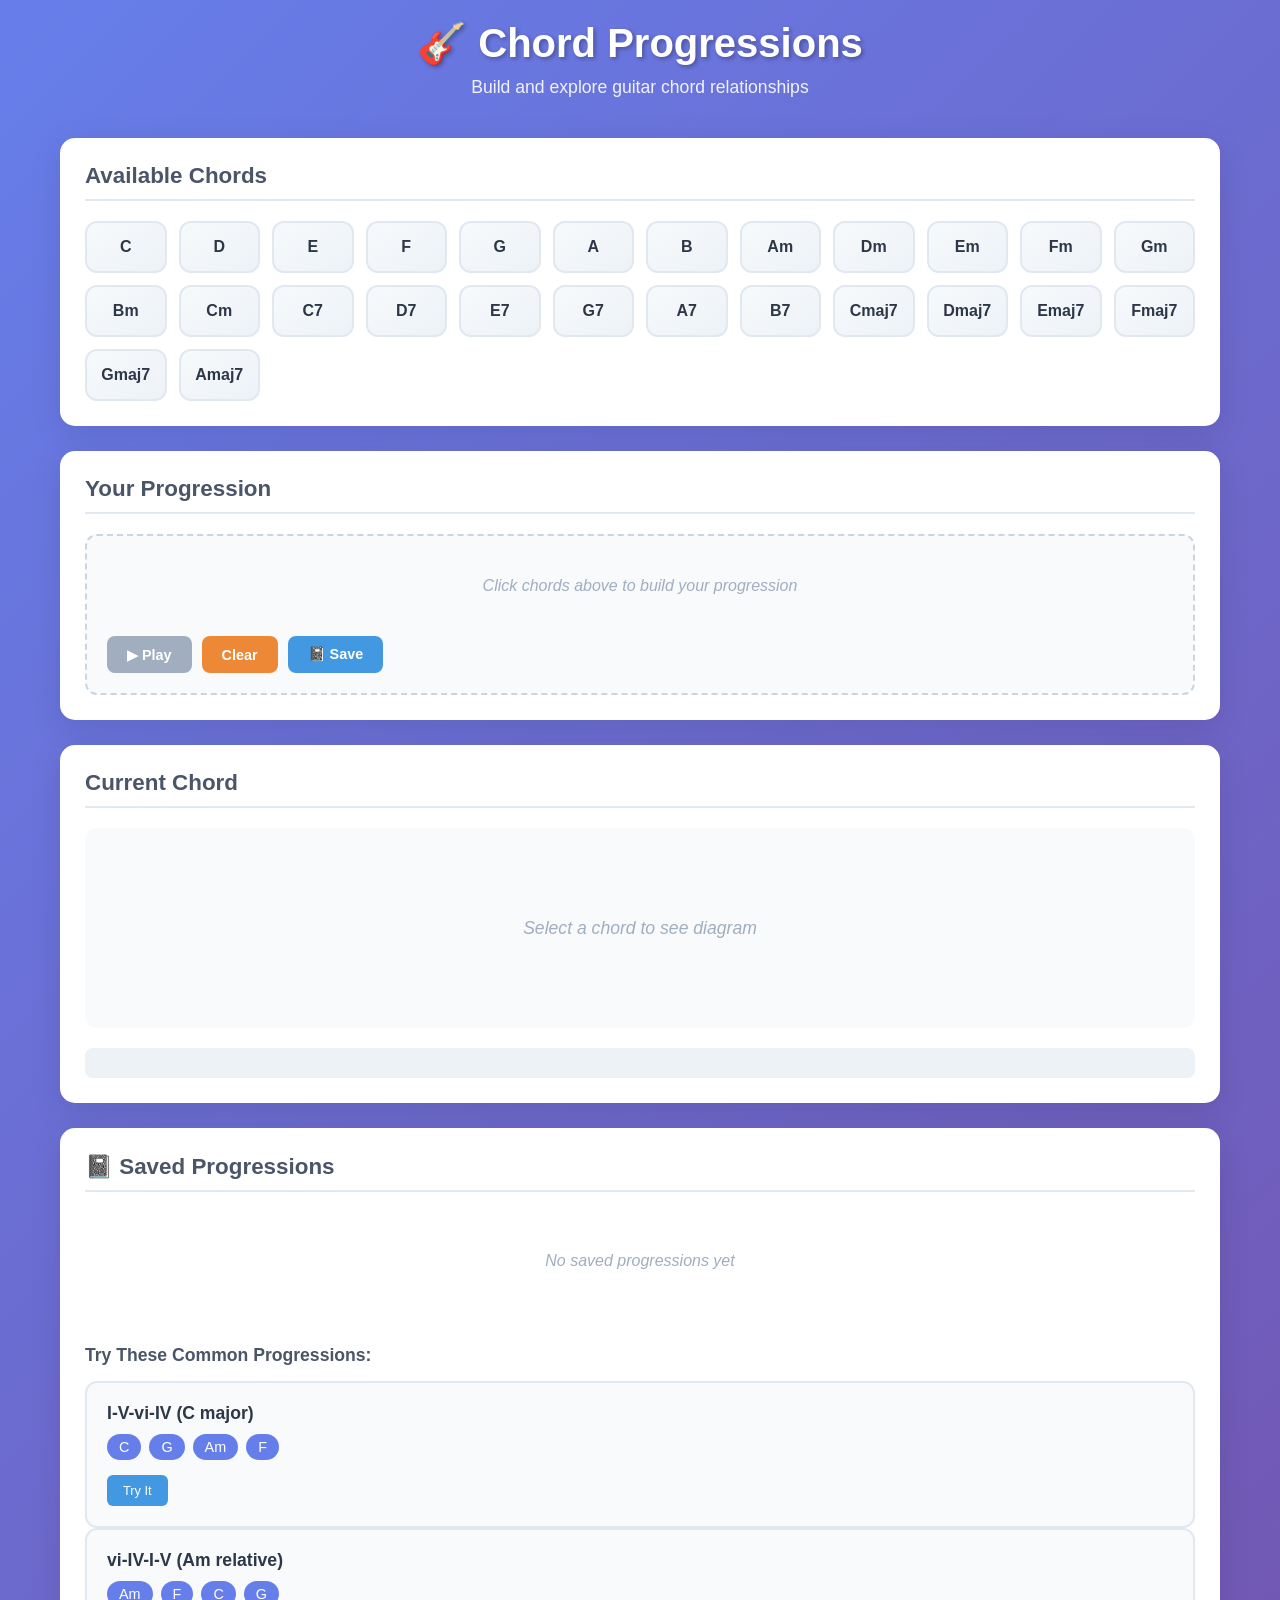
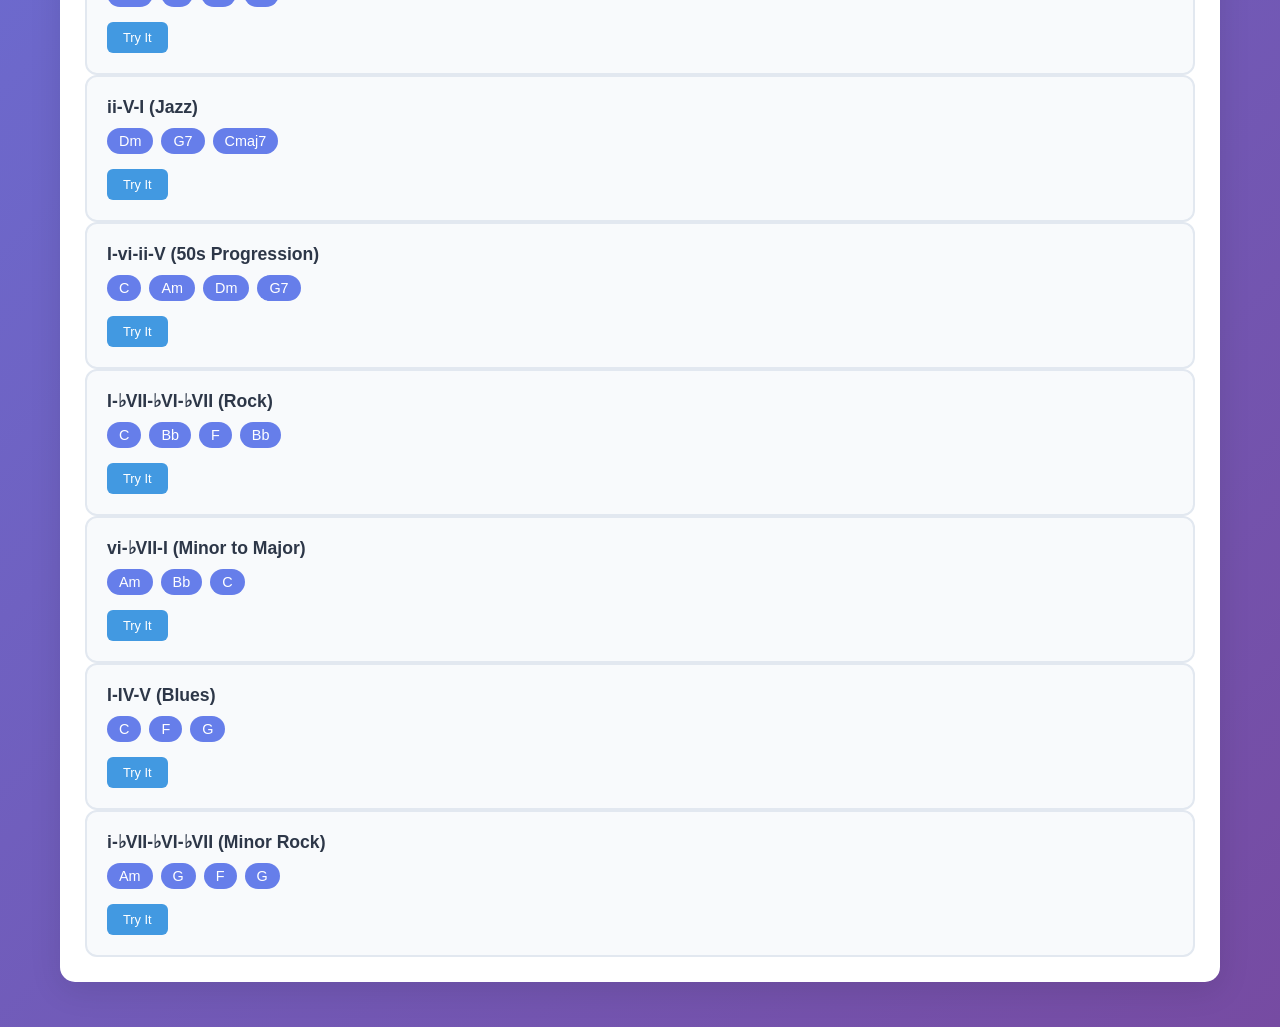
==== index.html @ 53b5195e "add guitar chord progression web app Co-Authored-By: sketch <hello@sketch.dev> Change-ID: sfe2105104" ====
<!DOCTYPE html>
<html lang="en">
<head>
    <meta charset="UTF-8">
    <meta name="viewport" content="width=device-width, initial-scale=1.0">
    <title>Guitar Chord Progressions</title>
    <link rel="stylesheet" href="styles.css">
</head>
<body>
    <div class="app">
        <header>
            <h1>🎸 Chord Progressions</h1>
            <p>Build and explore guitar chord relationships</p>
        </header>

        <main>
            <section class="chord-selector">
                <h2>Available Chords</h2>
                <div class="chord-grid" id="chordGrid">
                    <!-- Chords will be populated by JavaScript -->
                </div>
            </section>

            <section class="progression-builder">
                <h2>Your Progression</h2>
                <div class="progression-display">
                    <div class="progression-chords" id="progressionChords">
                        <div class="empty-progression">Click chords above to build your progression</div>
                    </div>
                    <div class="progression-controls">
                        <button id="playProgression" class="btn-play" disabled>▶ Play</button>
                        <button id="clearProgression" class="btn-clear">Clear</button>
                        <button id="saveProgression" class="btn-save">📓 Save</button>
                    </div>
                </div>
            </section>

            <section class="chord-display">
                <h2>Current Chord</h2>
                <div class="chord-diagram" id="chordDiagram">
                    <div class="no-chord">Select a chord to see diagram</div>
                </div>
                <div class="chord-info" id="chordInfo">
                    <!-- Chord theory info will appear here -->
                </div>
            </section>

            <section class="saved-progressions">
                <h2>📓 Saved Progressions</h2>
                <div class="progression-list" id="savedProgressions">
                    <div class="no-progressions">No saved progressions yet</div>
                </div>
            </section>
        </main>
    </div>

    <script src="chords.js"></script>
    <script src="app.js"></script>
</body>
</html>
---- styles.css ----
/* Reset and base styles */
* {
    margin: 0;
    padding: 0;
    box-sizing: border-box;
}

body {
    font-family: -apple-system, BlinkMacSystemFont, 'Segoe UI', Roboto, sans-serif;
    background: linear-gradient(135deg, #667eea 0%, #764ba2 100%);
    min-height: 100vh;
    color: #333;
}

.app {
    max-width: 1200px;
    margin: 0 auto;
    padding: 20px;
}

/* Header */
header {
    text-align: center;
    margin-bottom: 40px;
    color: white;
}

header h1 {
    font-size: 2.5rem;
    margin-bottom: 10px;
    text-shadow: 2px 2px 4px rgba(0,0,0,0.3);
}

header p {
    font-size: 1.1rem;
    opacity: 0.9;
}

/* Sections */
section {
    background: white;
    border-radius: 15px;
    padding: 25px;
    margin-bottom: 25px;
    box-shadow: 0 8px 32px rgba(0,0,0,0.1);
    backdrop-filter: blur(10px);
}

section h2 {
    font-size: 1.4rem;
    margin-bottom: 20px;
    color: #4a5568;
    border-bottom: 2px solid #e2e8f0;
    padding-bottom: 10px;
}

/* Chord Grid */
.chord-grid {
    display: grid;
    grid-template-columns: repeat(auto-fill, minmax(80px, 1fr));
    gap: 12px;
}

.chord-button {
    background: linear-gradient(145deg, #f7fafc, #edf2f7);
    border: 2px solid #e2e8f0;
    border-radius: 12px;
    padding: 15px 10px;
    cursor: pointer;
    transition: all 0.2s ease;
    font-weight: 600;
    font-size: 1rem;
    color: #2d3748;
    text-align: center;
}

.chord-button:hover {
    background: linear-gradient(145deg, #667eea, #764ba2);
    color: white;
    transform: translateY(-2px);
    box-shadow: 0 4px 12px rgba(102, 126, 234, 0.4);
}

.chord-button.selected {
    background: linear-gradient(145deg, #48bb78, #38a169);
    color: white;
    border-color: #38a169;
}

/* Progression Display */
.progression-display {
    background: #f8fafc;
    border-radius: 12px;
    padding: 20px;
    border: 2px dashed #cbd5e0;
}

.progression-chords {
    display: flex;
    flex-wrap: wrap;
    gap: 10px;
    margin-bottom: 20px;
    min-height: 60px;
    align-items: center;
}

.progression-chord {
    background: linear-gradient(145deg, #667eea, #764ba2);
    color: white;
    padding: 12px 20px;
    border-radius: 25px;
    font-weight: 600;
    font-size: 1.1rem;
    position: relative;
    cursor: pointer;
    transition: all 0.2s ease;
}

.progression-chord:hover {
    transform: scale(1.05);
}

.progression-chord .remove-chord {
    position: absolute;
    top: -5px;
    right: -5px;
    background: #e53e3e;
    color: white;
    border: none;
    border-radius: 50%;
    width: 20px;
    height: 20px;
    font-size: 12px;
    cursor: pointer;
    display: flex;
    align-items: center;
    justify-content: center;
}

.empty-progression {
    color: #a0aec0;
    font-style: italic;
    text-align: center;
    width: 100%;
}

/* Controls */
.progression-controls {
    display: flex;
    gap: 10px;
    flex-wrap: wrap;
}

.progression-controls button {
    padding: 10px 20px;
    border: none;
    border-radius: 8px;
    font-weight: 600;
    cursor: pointer;
    transition: all 0.2s ease;
    font-size: 0.9rem;
}

.btn-play {
    background: #48bb78;
    color: white;
}

.btn-play:hover:not(:disabled) {
    background: #38a169;
}

.btn-play:disabled {
    background: #a0aec0;
    cursor: not-allowed;
}

.btn-clear {
    background: #ed8936;
    color: white;
}

.btn-clear:hover {
    background: #dd6b20;
}

.btn-save {
    background: #4299e1;
    color: white;
}

.btn-save:hover {
    background: #3182ce;
}

/* Chord Diagram */
.chord-diagram {
    background: #f8fafc;
    border-radius: 12px;
    padding: 30px;
    text-align: center;
    min-height: 200px;
    display: flex;
    align-items: center;
    justify-content: center;
    flex-direction: column;
}

.no-chord {
    color: #a0aec0;
    font-style: italic;
    font-size: 1.1rem;
}

.chord-name {
    font-size: 2rem;
    font-weight: bold;
    color: #2d3748;
    margin-bottom: 15px;
}

.fretboard {
    display: grid;
    grid-template-columns: repeat(6, 40px);
    grid-template-rows: repeat(5, 30px);
    gap: 1px;
    margin: 20px auto;
    position: relative;
}

.fret {
    border: 1px solid #cbd5e0;
    background: #fff;
    position: relative;
}

.finger {
    position: absolute;
    top: 50%;
    left: 50%;
    transform: translate(-50%, -50%);
    width: 20px;
    height: 20px;
    background: #2d3748;
    border-radius: 50%;
    color: white;
    font-size: 12px;
    display: flex;
    align-items: center;
    justify-content: center;
    font-weight: bold;
}

.string-names {
    display: grid;
    grid-template-columns: repeat(6, 40px);
    text-align: center;
    margin-top: 10px;
    font-size: 0.9rem;
    color: #718096;
}

/* Chord Info */
.chord-info {
    margin-top: 20px;
    padding: 15px;
    background: #edf2f7;
    border-radius: 8px;
    font-size: 0.9rem;
    color: #4a5568;
    line-height: 1.5;
}

/* Saved Progressions */
.progression-list {
    display: flex;
    flex-direction: column;
    gap: 15px;
}

.saved-progression {
    background: #f8fafc;
    border: 2px solid #e2e8f0;
    border-radius: 12px;
    padding: 20px;
    transition: all 0.2s ease;
}

.saved-progression:hover {
    border-color: #667eea;
    transform: translateY(-1px);
    box-shadow: 0 4px 12px rgba(102, 126, 234, 0.1);
}

.progression-name {
    font-weight: 600;
    color: #2d3748;
    margin-bottom: 10px;
    font-size: 1.1rem;
}

.progression-preview {
    display: flex;
    gap: 8px;
    margin-bottom: 15px;
    flex-wrap: wrap;
}

.preview-chord {
    background: #667eea;
    color: white;
    padding: 5px 12px;
    border-radius: 15px;
    font-size: 0.9rem;
    font-weight: 500;
}

.progression-actions {
    display: flex;
    gap: 10px;
}

.progression-actions button {
    padding: 8px 16px;
    border: none;
    border-radius: 6px;
    font-size: 0.8rem;
    cursor: pointer;
    font-weight: 500;
    transition: all 0.2s ease;
}

.load-btn {
    background: #4299e1;
    color: white;
}

.load-btn:hover {
    background: #3182ce;
}

.delete-btn {
    background: #e53e3e;
    color: white;
}

.delete-btn:hover {
    background: #c53030;
}

.no-progressions {
    color: #a0aec0;
    font-style: italic;
    text-align: center;
    padding: 40px;
}

/* Mobile Responsiveness */
@media (max-width: 768px) {
    .app {
        padding: 15px;
    }
    
    header h1 {
        font-size: 2rem;
    }
    
    section {
        padding: 20px;
        margin-bottom: 20px;
    }
    
    .chord-grid {
        grid-template-columns: repeat(auto-fill, minmax(70px, 1fr));
        gap: 10px;
    }
    
    .chord-button {
        padding: 12px 8px;
        font-size: 0.9rem;
    }
    
    .progression-controls {
        justify-content: center;
    }
    
    .fretboard {
        grid-template-columns: repeat(6, 35px);
        grid-template-rows: repeat(5, 25px);
    }
    
    .string-names {
        grid-template-columns: repeat(6, 35px);
    }
}

@media (max-width: 480px) {
    .chord-grid {
        grid-template-columns: repeat(4, 1fr);
    }
    
    .progression-controls button {
        flex: 1;
        min-width: 0;
    }
    
    .fretboard {
        grid-template-columns: repeat(6, 30px);
        grid-template-rows: repeat(5, 22px);
    }
    
    .string-names {
        grid-template-columns: repeat(6, 30px);
    }
    
    .finger {
        width: 16px;
        height: 16px;
        font-size: 10px;
    }
}
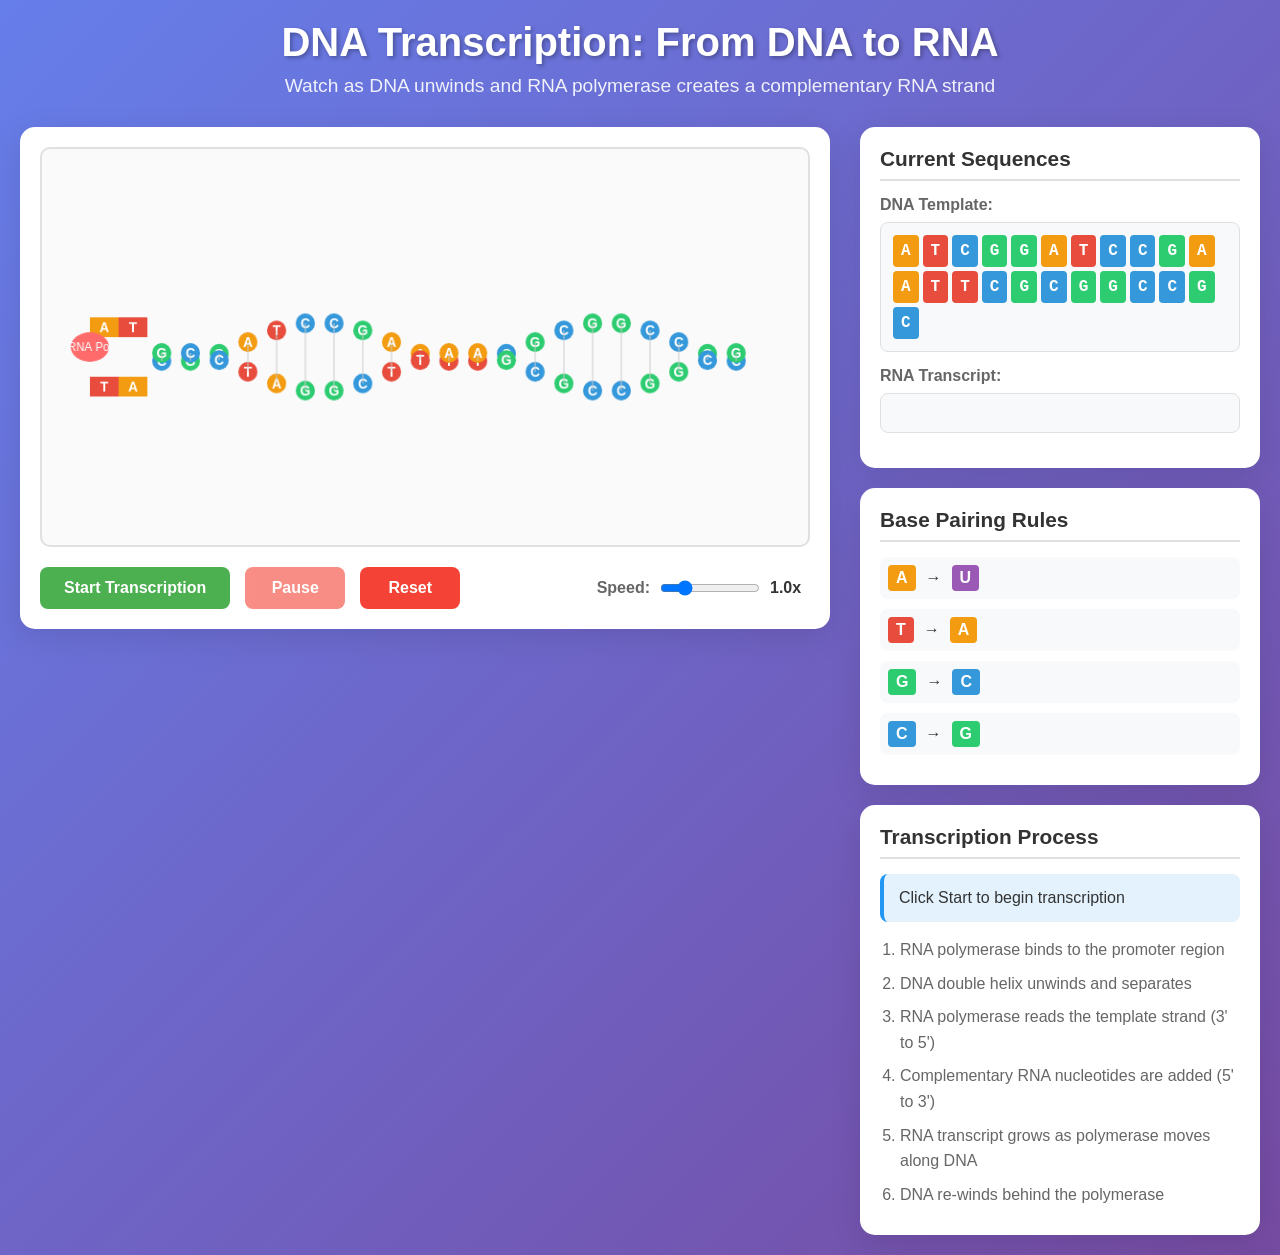
==== commit 5a4b4b8e: "create interactive dna transcription visualization Co-Authored-By: sketch <hello@sketch.dev> Change-" ====
--- a/index.html
+++ b/index.html
@@ -3,58 +3,78 @@
 <head>
     <meta charset="UTF-8">
     <meta name="viewport" content="width=device-width, initial-scale=1.0">
-    <title>Guitar Chord Progressions</title>
+    <title>DNA Transcription - From DNA to RNA</title>
     <link rel="stylesheet" href="styles.css">
 </head>
 <body>
-    <div class="app">
+    <div class="container">
         <header>
-            <h1>🎸 Chord Progressions</h1>
-            <p>Build and explore guitar chord relationships</p>
+            <h1>DNA Transcription: From DNA to RNA</h1>
+            <p>Watch as DNA unwinds and RNA polymerase creates a complementary RNA strand</p>
         </header>
 
-        <main>
-            <section class="chord-selector">
-                <h2>Available Chords</h2>
-                <div class="chord-grid" id="chordGrid">
-                    <!-- Chords will be populated by JavaScript -->
-                </div>
-            </section>
-
-            <section class="progression-builder">
-                <h2>Your Progression</h2>
-                <div class="progression-display">
-                    <div class="progression-chords" id="progressionChords">
-                        <div class="empty-progression">Click chords above to build your progression</div>
-                    </div>
-                    <div class="progression-controls">
-                        <button id="playProgression" class="btn-play" disabled>▶ Play</button>
-                        <button id="clearProgression" class="btn-clear">Clear</button>
-                        <button id="saveProgression" class="btn-save">📓 Save</button>
+        <div class="main-content">
+            <div class="visualization-panel">
+                <canvas id="transcriptionCanvas" width="800" height="400"></canvas>
+                
+                <div class="controls">
+                    <button id="startBtn" class="btn primary">Start Transcription</button>
+                    <button id="pauseBtn" class="btn secondary" disabled>Pause</button>
+                    <button id="resetBtn" class="btn secondary">Reset</button>
+                    
+                    <div class="speed-control">
+                        <label for="speedSlider">Speed:</label>
+                        <input type="range" id="speedSlider" min="0.5" max="3" value="1" step="0.1">
+                        <span id="speedValue">1.0x</span>
                     </div>
                 </div>
-            </section>
+            </div>
 
-            <section class="chord-display">
-                <h2>Current Chord</h2>
-                <div class="chord-diagram" id="chordDiagram">
-                    <div class="no-chord">Select a chord to see diagram</div>
+            <div class="info-panel">
+                <div class="sequence-display">
+                    <h3>Current Sequences</h3>
+                    <div class="sequence">
+                        <label>DNA Template:</label>
+                        <div id="dnaSequence" class="sequence-text"></div>
+                    </div>
+                    <div class="sequence">
+                        <label>RNA Transcript:</label>
+                        <div id="rnaSequence" class="sequence-text"></div>
+                    </div>
                 </div>
-                <div class="chord-info" id="chordInfo">
-                    <!-- Chord theory info will appear here -->
+
+                <div class="base-pairs">
+                    <h3>Base Pairing Rules</h3>
+                    <div class="rule">
+                        <span class="base a">A</span> → <span class="base u">U</span>
+                    </div>
+                    <div class="rule">
+                        <span class="base t">T</span> → <span class="base a">A</span>
+                    </div>
+                    <div class="rule">
+                        <span class="base g">G</span> → <span class="base c">C</span>
+                    </div>
+                    <div class="rule">
+                        <span class="base c">C</span> → <span class="base g">G</span>
+                    </div>
                 </div>
-            </section>
 
-            <section class="saved-progressions">
-                <h2>📓 Saved Progressions</h2>
-                <div class="progression-list" id="savedProgressions">
-                    <div class="no-progressions">No saved progressions yet</div>
+                <div class="process-info">
+                    <h3>Transcription Process</h3>
+                    <div id="currentStep" class="step-info">Click Start to begin transcription</div>
+                    <ol class="process-steps">
+                        <li>RNA polymerase binds to the promoter region</li>
+                        <li>DNA double helix unwinds and separates</li>
+                        <li>RNA polymerase reads the template strand (3' to 5')</li>
+                        <li>Complementary RNA nucleotides are added (5' to 3')</li>
+                        <li>RNA transcript grows as polymerase moves along DNA</li>
+                        <li>DNA re-winds behind the polymerase</li>
+                    </ol>
                 </div>
-            </section>
-        </main>
+            </div>
+        </div>
     </div>
 
-    <script src="chords.js"></script>
-    <script src="app.js"></script>
+    <script src="script.js"></script>
 </body>
 </html>
--- a/styles.css
+++ b/styles.css
@@ -1,4 +1,3 @@
-/* Reset and base styles */
 * {
     margin: 0;
     padding: 0;
@@ -6,416 +5,282 @@
 }
 
 body {
-    font-family: -apple-system, BlinkMacSystemFont, 'Segoe UI', Roboto, sans-serif;
+    font-family: 'Segoe UI', Tahoma, Geneva, Verdana, sans-serif;
     background: linear-gradient(135deg, #667eea 0%, #764ba2 100%);
     min-height: 100vh;
     color: #333;
 }
 
-.app {
-    max-width: 1200px;
+.container {
+    max-width: 1400px;
     margin: 0 auto;
     padding: 20px;
 }
 
-/* Header */
 header {
     text-align: center;
-    margin-bottom: 40px;
+    margin-bottom: 30px;
     color: white;
 }
 
 header h1 {
-    font-size: 2.5rem;
+    font-size: 2.5em;
     margin-bottom: 10px;
     text-shadow: 2px 2px 4px rgba(0,0,0,0.3);
 }
 
 header p {
-    font-size: 1.1rem;
+    font-size: 1.2em;
     opacity: 0.9;
 }
 
-/* Sections */
-section {
+.main-content {
+    display: grid;
+    grid-template-columns: 1fr 400px;
+    gap: 30px;
+    align-items: start;
+}
+
+.visualization-panel {
     background: white;
     border-radius: 15px;
-    padding: 25px;
-    margin-bottom: 25px;
+    padding: 20px;
     box-shadow: 0 8px 32px rgba(0,0,0,0.1);
-    backdrop-filter: blur(10px);
-}
-
-section h2 {
-    font-size: 1.4rem;
+}
+
+#transcriptionCanvas {
+    width: 100%;
+    height: 400px;
+    border: 2px solid #e0e0e0;
+    border-radius: 10px;
+    background: #fafafa;
+    display: block;
     margin-bottom: 20px;
-    color: #4a5568;
-    border-bottom: 2px solid #e2e8f0;
-    padding-bottom: 10px;
-}
-
-/* Chord Grid */
-.chord-grid {
-    display: grid;
-    grid-template-columns: repeat(auto-fill, minmax(80px, 1fr));
-    gap: 12px;
-}
-
-.chord-button {
-    background: linear-gradient(145deg, #f7fafc, #edf2f7);
-    border: 2px solid #e2e8f0;
-    border-radius: 12px;
-    padding: 15px 10px;
+}
+
+.controls {
+    display: flex;
+    align-items: center;
+    gap: 15px;
+    flex-wrap: wrap;
+}
+
+.btn {
+    padding: 12px 24px;
+    border: none;
+    border-radius: 8px;
+    font-size: 16px;
+    font-weight: 600;
     cursor: pointer;
-    transition: all 0.2s ease;
-    font-weight: 600;
-    font-size: 1rem;
-    color: #2d3748;
+    transition: all 0.3s ease;
+    min-width: 100px;
+}
+
+.btn.primary {
+    background: #4CAF50;
+    color: white;
+}
+
+.btn.primary:hover:not(:disabled) {
+    background: #45a049;
+    transform: translateY(-2px);
+    box-shadow: 0 4px 12px rgba(76, 175, 80, 0.3);
+}
+
+.btn.secondary {
+    background: #f44336;
+    color: white;
+}
+
+.btn.secondary:hover:not(:disabled) {
+    background: #da190b;
+    transform: translateY(-2px);
+    box-shadow: 0 4px 12px rgba(244, 67, 54, 0.3);
+}
+
+.btn:disabled {
+    opacity: 0.6;
+    cursor: not-allowed;
+    transform: none;
+}
+
+.speed-control {
+    display: flex;
+    align-items: center;
+    gap: 10px;
+    margin-left: auto;
+}
+
+.speed-control label {
+    font-weight: 600;
+    color: #666;
+}
+
+#speedSlider {
+    width: 100px;
+}
+
+#speedValue {
+    font-weight: 600;
+    color: #333;
+    min-width: 40px;
+}
+
+.info-panel {
+    display: flex;
+    flex-direction: column;
+    gap: 20px;
+}
+
+.sequence-display,
+.base-pairs,
+.process-info {
+    background: white;
+    border-radius: 15px;
+    padding: 20px;
+    box-shadow: 0 8px 32px rgba(0,0,0,0.1);
+}
+
+.sequence-display h3,
+.base-pairs h3,
+.process-info h3 {
+    margin-bottom: 15px;
+    color: #333;
+    font-size: 1.3em;
+    border-bottom: 2px solid #e0e0e0;
+    padding-bottom: 8px;
+}
+
+.sequence {
+    margin-bottom: 15px;
+}
+
+.sequence label {
+    display: block;
+    font-weight: 600;
+    margin-bottom: 8px;
+    color: #666;
+}
+
+.sequence-text {
+    font-family: 'Courier New', monospace;
+    font-size: 16px;
+    line-height: 1.5;
+    padding: 10px;
+    background: #f8f9fa;
+    border-radius: 8px;
+    border: 1px solid #e0e0e0;
+    min-height: 40px;
+    word-break: break-all;
+}
+
+.base {
+    display: inline-block;
+    padding: 4px 8px;
+    margin: 2px;
+    border-radius: 4px;
+    font-weight: bold;
+    color: white;
     text-align: center;
-}
-
-.chord-button:hover {
-    background: linear-gradient(145deg, #667eea, #764ba2);
-    color: white;
-    transform: translateY(-2px);
-    box-shadow: 0 4px 12px rgba(102, 126, 234, 0.4);
-}
-
-.chord-button.selected {
-    background: linear-gradient(145deg, #48bb78, #38a169);
-    color: white;
-    border-color: #38a169;
-}
-
-/* Progression Display */
-.progression-display {
-    background: #f8fafc;
-    border-radius: 12px;
-    padding: 20px;
-    border: 2px dashed #cbd5e0;
-}
-
-.progression-chords {
-    display: flex;
-    flex-wrap: wrap;
+    min-width: 24px;
+    transition: all 0.3s ease;
+}
+
+.base.a { background-color: #f39c12; }
+.base.t { background-color: #e74c3c; }
+.base.g { background-color: #2ecc71; }
+.base.c { background-color: #3498db; }
+.base.u { background-color: #9b59b6; }
+
+.base.rna {
+    transform: scale(1.1);
+    box-shadow: 0 2px 8px rgba(0,0,0,0.2);
+}
+
+.base.active {
+    animation: pulse 0.5s ease-in-out;
+    box-shadow: 0 0 15px rgba(255,255,255,0.8);
+}
+
+@keyframes pulse {
+    0% { transform: scale(1); }
+    50% { transform: scale(1.2); }
+    100% { transform: scale(1); }
+}
+
+.rule {
+    display: flex;
+    align-items: center;
     gap: 10px;
-    margin-bottom: 20px;
-    min-height: 60px;
-    align-items: center;
-}
-
-.progression-chord {
-    background: linear-gradient(145deg, #667eea, #764ba2);
-    color: white;
-    padding: 12px 20px;
-    border-radius: 25px;
-    font-weight: 600;
-    font-size: 1.1rem;
-    position: relative;
-    cursor: pointer;
-    transition: all 0.2s ease;
-}
-
-.progression-chord:hover {
-    transform: scale(1.05);
-}
-
-.progression-chord .remove-chord {
-    position: absolute;
-    top: -5px;
-    right: -5px;
-    background: #e53e3e;
-    color: white;
-    border: none;
-    border-radius: 50%;
-    width: 20px;
-    height: 20px;
-    font-size: 12px;
-    cursor: pointer;
-    display: flex;
-    align-items: center;
-    justify-content: center;
-}
-
-.empty-progression {
-    color: #a0aec0;
-    font-style: italic;
-    text-align: center;
-    width: 100%;
-}
-
-/* Controls */
-.progression-controls {
-    display: flex;
-    gap: 10px;
-    flex-wrap: wrap;
-}
-
-.progression-controls button {
-    padding: 10px 20px;
-    border: none;
-    border-radius: 8px;
-    font-weight: 600;
-    cursor: pointer;
-    transition: all 0.2s ease;
-    font-size: 0.9rem;
-}
-
-.btn-play {
-    background: #48bb78;
-    color: white;
-}
-
-.btn-play:hover:not(:disabled) {
-    background: #38a169;
-}
-
-.btn-play:disabled {
-    background: #a0aec0;
-    cursor: not-allowed;
-}
-
-.btn-clear {
-    background: #ed8936;
-    color: white;
-}
-
-.btn-clear:hover {
-    background: #dd6b20;
-}
-
-.btn-save {
-    background: #4299e1;
-    color: white;
-}
-
-.btn-save:hover {
-    background: #3182ce;
-}
-
-/* Chord Diagram */
-.chord-diagram {
-    background: #f8fafc;
-    border-radius: 12px;
-    padding: 30px;
-    text-align: center;
-    min-height: 200px;
-    display: flex;
-    align-items: center;
-    justify-content: center;
-    flex-direction: column;
-}
-
-.no-chord {
-    color: #a0aec0;
-    font-style: italic;
-    font-size: 1.1rem;
-}
-
-.chord-name {
-    font-size: 2rem;
-    font-weight: bold;
-    color: #2d3748;
+    margin-bottom: 10px;
+    padding: 8px;
+    background: #f8f9fa;
+    border-radius: 8px;
+}
+
+.rule .base {
+    margin: 0;
+}
+
+.step-info {
+    padding: 15px;
+    background: #e3f2fd;
+    border-radius: 8px;
+    border-left: 4px solid #2196f3;
     margin-bottom: 15px;
-}
-
-.fretboard {
-    display: grid;
-    grid-template-columns: repeat(6, 40px);
-    grid-template-rows: repeat(5, 30px);
-    gap: 1px;
-    margin: 20px auto;
-    position: relative;
-}
-
-.fret {
-    border: 1px solid #cbd5e0;
-    background: #fff;
-    position: relative;
-}
-
-.finger {
-    position: absolute;
-    top: 50%;
-    left: 50%;
-    transform: translate(-50%, -50%);
-    width: 20px;
-    height: 20px;
-    background: #2d3748;
-    border-radius: 50%;
-    color: white;
-    font-size: 12px;
-    display: flex;
-    align-items: center;
-    justify-content: center;
-    font-weight: bold;
-}
-
-.string-names {
-    display: grid;
-    grid-template-columns: repeat(6, 40px);
-    text-align: center;
-    margin-top: 10px;
-    font-size: 0.9rem;
-    color: #718096;
-}
-
-/* Chord Info */
-.chord-info {
-    margin-top: 20px;
-    padding: 15px;
-    background: #edf2f7;
-    border-radius: 8px;
-    font-size: 0.9rem;
-    color: #4a5568;
-    line-height: 1.5;
-}
-
-/* Saved Progressions */
-.progression-list {
-    display: flex;
-    flex-direction: column;
-    gap: 15px;
-}
-
-.saved-progression {
-    background: #f8fafc;
-    border: 2px solid #e2e8f0;
-    border-radius: 12px;
-    padding: 20px;
-    transition: all 0.2s ease;
-}
-
-.saved-progression:hover {
-    border-color: #667eea;
-    transform: translateY(-1px);
-    box-shadow: 0 4px 12px rgba(102, 126, 234, 0.1);
-}
-
-.progression-name {
-    font-weight: 600;
-    color: #2d3748;
-    margin-bottom: 10px;
-    font-size: 1.1rem;
-}
-
-.progression-preview {
-    display: flex;
-    gap: 8px;
-    margin-bottom: 15px;
-    flex-wrap: wrap;
-}
-
-.preview-chord {
-    background: #667eea;
-    color: white;
-    padding: 5px 12px;
-    border-radius: 15px;
-    font-size: 0.9rem;
     font-weight: 500;
 }
 
-.progression-actions {
-    display: flex;
-    gap: 10px;
-}
-
-.progression-actions button {
-    padding: 8px 16px;
-    border: none;
-    border-radius: 6px;
-    font-size: 0.8rem;
-    cursor: pointer;
-    font-weight: 500;
-    transition: all 0.2s ease;
-}
-
-.load-btn {
-    background: #4299e1;
-    color: white;
-}
-
-.load-btn:hover {
-    background: #3182ce;
-}
-
-.delete-btn {
-    background: #e53e3e;
-    color: white;
-}
-
-.delete-btn:hover {
-    background: #c53030;
-}
-
-.no-progressions {
-    color: #a0aec0;
-    font-style: italic;
-    text-align: center;
-    padding: 40px;
-}
-
-/* Mobile Responsiveness */
+.process-steps {
+    padding-left: 20px;
+}
+
+.process-steps li {
+    margin-bottom: 8px;
+    line-height: 1.6;
+    color: #666;
+}
+
+/* Responsive design */
+@media (max-width: 1200px) {
+    .main-content {
+        grid-template-columns: 1fr;
+    }
+    
+    .info-panel {
+        grid-template-columns: 1fr 1fr;
+        display: grid;
+        gap: 20px;
+    }
+    
+    .process-info {
+        grid-column: 1 / -1;
+    }
+}
+
 @media (max-width: 768px) {
-    .app {
+    .container {
         padding: 15px;
     }
     
     header h1 {
-        font-size: 2rem;
-    }
-    
-    section {
-        padding: 20px;
-        margin-bottom: 20px;
-    }
-    
-    .chord-grid {
-        grid-template-columns: repeat(auto-fill, minmax(70px, 1fr));
-        gap: 10px;
-    }
-    
-    .chord-button {
-        padding: 12px 8px;
-        font-size: 0.9rem;
-    }
-    
-    .progression-controls {
+        font-size: 2em;
+    }
+    
+    .info-panel {
+        grid-template-columns: 1fr;
+    }
+    
+    .controls {
         justify-content: center;
     }
     
-    .fretboard {
-        grid-template-columns: repeat(6, 35px);
-        grid-template-rows: repeat(5, 25px);
-    }
-    
-    .string-names {
-        grid-template-columns: repeat(6, 35px);
-    }
-}
-
-@media (max-width: 480px) {
-    .chord-grid {
-        grid-template-columns: repeat(4, 1fr);
-    }
-    
-    .progression-controls button {
-        flex: 1;
-        min-width: 0;
-    }
-    
-    .fretboard {
-        grid-template-columns: repeat(6, 30px);
-        grid-template-rows: repeat(5, 22px);
-    }
-    
-    .string-names {
-        grid-template-columns: repeat(6, 30px);
-    }
-    
-    .finger {
-        width: 16px;
-        height: 16px;
-        font-size: 10px;
+    .speed-control {
+        margin-left: 0;
+        margin-top: 10px;
+    }
+    
+    #transcriptionCanvas {
+        height: 300px;
     }
 }
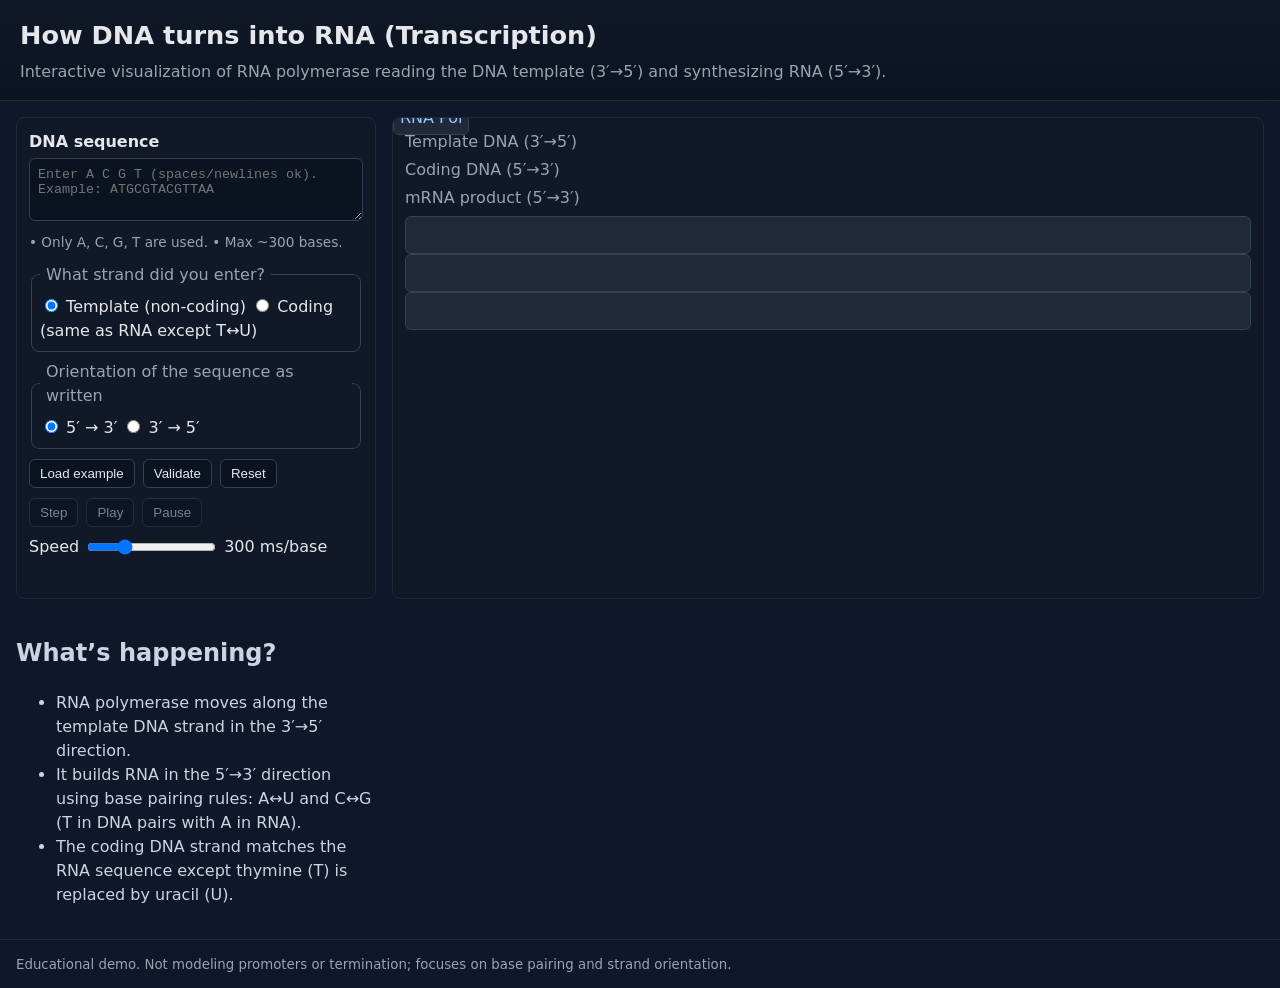
==== commit babd1e32: "add interactive dna→rna transcription demo Co-Authored-By: sketch <hello@sketch.dev> Change-ID: s092" ====
--- a/index.html
+++ b/index.html
@@ -1,80 +1,82 @@
-<!DOCTYPE html>
+<!doctype html>
 <html lang="en">
 <head>
-    <meta charset="UTF-8">
-    <meta name="viewport" content="width=device-width, initial-scale=1.0">
-    <title>DNA Transcription - From DNA to RNA</title>
-    <link rel="stylesheet" href="styles.css">
+  <meta charset="utf-8" />
+  <meta name="viewport" content="width=device-width, initial-scale=1" />
+  <title>DNA → RNA Transcription Demo</title>
+  <link rel="stylesheet" href="style.css" />
 </head>
 <body>
-    <div class="container">
-        <header>
-            <h1>DNA Transcription: From DNA to RNA</h1>
-            <p>Watch as DNA unwinds and RNA polymerase creates a complementary RNA strand</p>
-        </header>
+  <header>
+    <h1>How DNA turns into RNA (Transcription)</h1>
+    <p class="subtitle">Interactive visualization of RNA polymerase reading the DNA template (3′→5′) and synthesizing RNA (5′→3′).</p>
+  </header>
 
-        <div class="main-content">
-            <div class="visualization-panel">
-                <canvas id="transcriptionCanvas" width="800" height="400"></canvas>
-                
-                <div class="controls">
-                    <button id="startBtn" class="btn primary">Start Transcription</button>
-                    <button id="pauseBtn" class="btn secondary" disabled>Pause</button>
-                    <button id="resetBtn" class="btn secondary">Reset</button>
-                    
-                    <div class="speed-control">
-                        <label for="speedSlider">Speed:</label>
-                        <input type="range" id="speedSlider" min="0.5" max="3" value="1" step="0.1">
-                        <span id="speedValue">1.0x</span>
-                    </div>
-                </div>
-            </div>
+  <main>
+    <section class="controls">
+      <div class="input-group">
+        <label for="dna-input">DNA sequence</label>
+        <textarea id="dna-input" placeholder="Enter A C G T (spaces/newlines ok). Example: ATGCGTACGTTAA" rows="3"></textarea>
+        <div class="hints">
+          • Only A, C, G, T are used. • Max ~300 bases.
+        </div>
+      </div>
 
-            <div class="info-panel">
-                <div class="sequence-display">
-                    <h3>Current Sequences</h3>
-                    <div class="sequence">
-                        <label>DNA Template:</label>
-                        <div id="dnaSequence" class="sequence-text"></div>
-                    </div>
-                    <div class="sequence">
-                        <label>RNA Transcript:</label>
-                        <div id="rnaSequence" class="sequence-text"></div>
-                    </div>
-                </div>
+      <div class="options">
+        <fieldset>
+          <legend>What strand did you enter?</legend>
+          <label><input type="radio" name="strandType" value="template" checked /> Template (non‑coding)</label>
+          <label><input type="radio" name="strandType" value="coding" /> Coding (same as RNA except T↔U)</label>
+        </fieldset>
+        <fieldset>
+          <legend>Orientation of the sequence as written</legend>
+          <label><input type="radio" name="orientation" value="5to3" checked /> 5′ → 3′</label>
+          <label><input type="radio" name="orientation" value="3to5" /> 3′ → 5′</label>
+        </fieldset>
+      </div>
 
-                <div class="base-pairs">
-                    <h3>Base Pairing Rules</h3>
-                    <div class="rule">
-                        <span class="base a">A</span> → <span class="base u">U</span>
-                    </div>
-                    <div class="rule">
-                        <span class="base t">T</span> → <span class="base a">A</span>
-                    </div>
-                    <div class="rule">
-                        <span class="base g">G</span> → <span class="base c">C</span>
-                    </div>
-                    <div class="rule">
-                        <span class="base c">C</span> → <span class="base g">G</span>
-                    </div>
-                </div>
+      <div class="buttons">
+        <button id="btn-example">Load example</button>
+        <button id="btn-validate">Validate</button>
+        <button id="btn-reset">Reset</button>
+      </div>
 
-                <div class="process-info">
-                    <h3>Transcription Process</h3>
-                    <div id="currentStep" class="step-info">Click Start to begin transcription</div>
-                    <ol class="process-steps">
-                        <li>RNA polymerase binds to the promoter region</li>
-                        <li>DNA double helix unwinds and separates</li>
-                        <li>RNA polymerase reads the template strand (3' to 5')</li>
-                        <li>Complementary RNA nucleotides are added (5' to 3')</li>
-                        <li>RNA transcript grows as polymerase moves along DNA</li>
-                        <li>DNA re-winds behind the polymerase</li>
-                    </ol>
-                </div>
-            </div>
-        </div>
-    </div>
+      <div class="playback">
+        <button id="btn-step" disabled>Step</button>
+        <button id="btn-play" disabled>Play</button>
+        <button id="btn-pause" disabled>Pause</button>
+        <label class="speed">Speed <input id="speed" type="range" min="50" max="1000" step="50" value="300" /> <span id="speedLabel">300 ms/base</span></label>
+      </div>
 
-    <script src="script.js"></script>
+      <div id="messages" role="status" aria-live="polite"></div>
+    </section>
+
+    <section class="viz">
+      <div class="strand-labels">
+        <div>Template DNA (3′→5′)</div>
+        <div>Coding DNA (5′→3′)</div>
+        <div>mRNA product (5′→3′)</div>
+      </div>
+      <div id="template" class="lane"></div>
+      <div id="coding" class="lane"></div>
+      <div id="mrna" class="lane"></div>
+      <div id="polymerase" class="pol"></div>
+    </section>
+
+    <section class="explain">
+      <h2>What’s happening?</h2>
+      <ul>
+        <li>RNA polymerase moves along the template DNA strand in the 3′→5′ direction.</li>
+        <li>It builds RNA in the 5′→3′ direction using base pairing rules: A↔U and C↔G (T in DNA pairs with A in RNA).</li>
+        <li>The coding DNA strand matches the RNA sequence except thymine (T) is replaced by uracil (U).</li>
+      </ul>
+    </section>
+  </main>
+
+  <footer>
+    <small>Educational demo. Not modeling promoters or termination; focuses on base pairing and strand orientation.</small>
+  </footer>
+
+  <script src="app.js"></script>
 </body>
-</html>+</html>
--- a/style.css
+++ b/style.css
@@ -0,0 +1,31 @@
+* { box-sizing: border-box; }
+:root { --bg:#0f172a; --panel:#111827; --text:#e5e7eb; --muted:#9ca3af; --accent:#22c55e; --warn:#f59e0b; --err:#ef4444; --lane:#1f2937; --highlight:#2563eb; --rna:#14b8a6; }
+body { margin:0; font-family: system-ui, -apple-system, Segoe UI, Roboto, Ubuntu, Cantarell, Noto Sans, Arial, sans-serif; background:var(--bg); color:var(--text); line-height:1.5; }
+header { padding:16px 20px; background:linear-gradient(180deg, #111827, #0b1220); border-bottom:1px solid #1f2937; }
+h1 { margin:0 0 6px; font-size:1.6rem; }
+.subtitle { color:var(--muted); margin:0; }
+main { display:grid; grid-template-columns: 360px 1fr; gap:16px; padding:16px; }
+.controls { background:var(--panel); padding:12px; border-radius:8px; border:1px solid #1f2937; }
+.controls .input-group label { display:block; font-weight:600; margin-bottom:4px; }
+#dna-input { width:100%; font-family: ui-monospace, SFMono-Regular, Menlo, Monaco, Consolas, "Liberation Mono", monospace; resize:vertical; border-radius:6px; border:1px solid #334155; padding:8px; background:#0b1220; color:var(--text); }
+.hints { color:var(--muted); font-size:0.85rem; margin-top:4px; }
+.options { display:grid; grid-template-columns:1fr; gap:8px; margin-top:10px; }
+fieldset { border:1px solid #334155; border-radius:8px; padding:8px; }
+legend { color:var(--muted); padding:0 6px; }
+.buttons, .playback { display:flex; gap:8px; flex-wrap:wrap; margin-top:10px; }
+button { background:#0b1220; color:var(--text); border:1px solid #334155; border-radius:6px; padding:6px 10px; cursor:pointer; }
+button[disabled] { opacity:0.5; cursor:not-allowed; }
+.speed { display:flex; align-items:center; gap:6px; }
+#messages { min-height:1.2em; margin-top:8px; color:var(--muted); }
+.viz { position:relative; background:var(--panel); padding:12px; border-radius:8px; border:1px solid #1f2937; overflow:auto; }
+.strand-labels { display:grid; grid-template-columns:1fr; gap:4px; color:var(--muted); margin-bottom:6px; }
+.lane { display:flex; gap:4px; padding:6px; background:var(--lane); border-radius:6px; overflow:auto; min-height:38px; border:1px solid #334155; font-family: ui-monospace, SFMono-Regular, Menlo, Monaco, Consolas, "Liberation Mono", monospace; }
+.base { min-width:22px; text-align:center; padding:4px 2px; border-radius:4px; border:1px solid #374151; background:#0b1220; }
+.base.highlight { outline:2px solid var(--highlight); background:#0b1b34; }
+.base.rna { background:#062b2b; border-color:#0f766e; color:#a7f3d0; }
+.base.cod { background:#1a1428; border-color:#6b21a8; color:#d8b4fe; }
+.pol { position:absolute; top:0; left:0; height:0; width:0; }
+.pol::after { content:"RNA Pol"; position:absolute; top:50%; transform:translateY(-50%); padding:4px 6px; border-radius:6px; background:#1f2937; border:1px solid #374151; color:#93c5fd; white-space:nowrap; }
+.explain { color:#cbd5e1; }
+footer { padding:12px 16px; color:var(--muted); border-top:1px solid #1f2937; }
+@media (max-width: 900px) { main { grid-template-columns: 1fr; } }
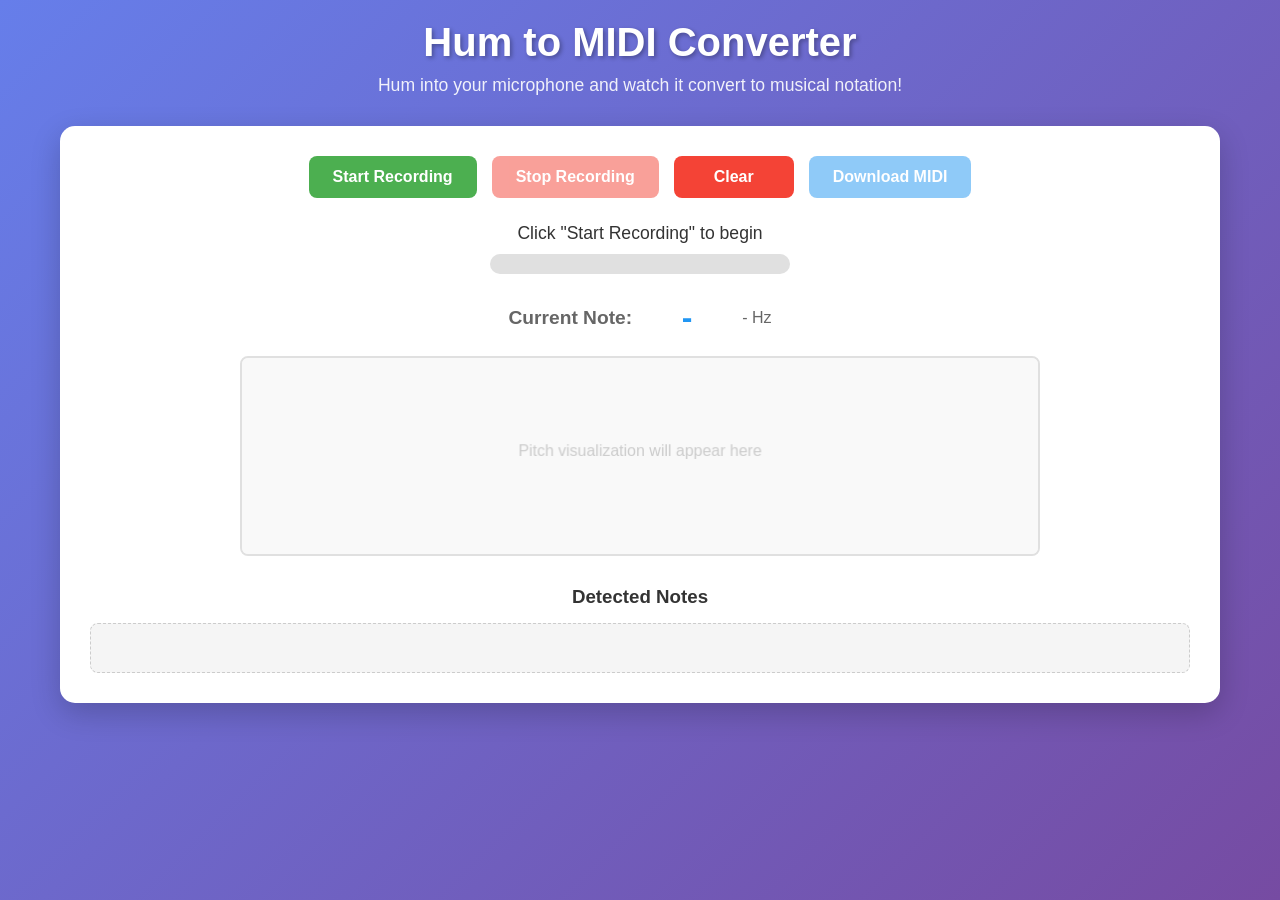
==== commit 5e01434e: "implement hum to midi converter web app Co-Authored-By: sketch <hello@sketch.dev> Change-ID: sa61109" ====
--- a/index.html
+++ b/index.html
@@ -1,82 +1,52 @@
-<!doctype html>
+<!DOCTYPE html>
 <html lang="en">
 <head>
-  <meta charset="utf-8" />
-  <meta name="viewport" content="width=device-width, initial-scale=1" />
-  <title>DNA → RNA Transcription Demo</title>
-  <link rel="stylesheet" href="style.css" />
+    <meta charset="UTF-8">
+    <meta name="viewport" content="width=device-width, initial-scale=1.0">
+    <title>Hum to MIDI Converter</title>
+    <link rel="stylesheet" href="styles.css">
 </head>
 <body>
-  <header>
-    <h1>How DNA turns into RNA (Transcription)</h1>
-    <p class="subtitle">Interactive visualization of RNA polymerase reading the DNA template (3′→5′) and synthesizing RNA (5′→3′).</p>
-  </header>
-
-  <main>
-    <section class="controls">
-      <div class="input-group">
-        <label for="dna-input">DNA sequence</label>
-        <textarea id="dna-input" placeholder="Enter A C G T (spaces/newlines ok). Example: ATGCGTACGTTAA" rows="3"></textarea>
-        <div class="hints">
-          • Only A, C, G, T are used. • Max ~300 bases.
-        </div>
-      </div>
-
-      <div class="options">
-        <fieldset>
-          <legend>What strand did you enter?</legend>
-          <label><input type="radio" name="strandType" value="template" checked /> Template (non‑coding)</label>
-          <label><input type="radio" name="strandType" value="coding" /> Coding (same as RNA except T↔U)</label>
-        </fieldset>
-        <fieldset>
-          <legend>Orientation of the sequence as written</legend>
-          <label><input type="radio" name="orientation" value="5to3" checked /> 5′ → 3′</label>
-          <label><input type="radio" name="orientation" value="3to5" /> 3′ → 5′</label>
-        </fieldset>
-      </div>
-
-      <div class="buttons">
-        <button id="btn-example">Load example</button>
-        <button id="btn-validate">Validate</button>
-        <button id="btn-reset">Reset</button>
-      </div>
-
-      <div class="playback">
-        <button id="btn-step" disabled>Step</button>
-        <button id="btn-play" disabled>Play</button>
-        <button id="btn-pause" disabled>Pause</button>
-        <label class="speed">Speed <input id="speed" type="range" min="50" max="1000" step="50" value="300" /> <span id="speedLabel">300 ms/base</span></label>
-      </div>
-
-      <div id="messages" role="status" aria-live="polite"></div>
-    </section>
-
-    <section class="viz">
-      <div class="strand-labels">
-        <div>Template DNA (3′→5′)</div>
-        <div>Coding DNA (5′→3′)</div>
-        <div>mRNA product (5′→3′)</div>
-      </div>
-      <div id="template" class="lane"></div>
-      <div id="coding" class="lane"></div>
-      <div id="mrna" class="lane"></div>
-      <div id="polymerase" class="pol"></div>
-    </section>
-
-    <section class="explain">
-      <h2>What’s happening?</h2>
-      <ul>
-        <li>RNA polymerase moves along the template DNA strand in the 3′→5′ direction.</li>
-        <li>It builds RNA in the 5′→3′ direction using base pairing rules: A↔U and C↔G (T in DNA pairs with A in RNA).</li>
-        <li>The coding DNA strand matches the RNA sequence except thymine (T) is replaced by uracil (U).</li>
-      </ul>
-    </section>
-  </main>
-
-  <footer>
-    <small>Educational demo. Not modeling promoters or termination; focuses on base pairing and strand orientation.</small>
-  </footer>
-
-  <script src="app.js"></script>
+    <div class="container">
+        <header>
+            <h1>Hum to MIDI Converter</h1>
+            <p>Hum into your microphone and watch it convert to musical notation!</p>
+        </header>
+        
+        <main>
+            <div class="controls">
+                <button id="startBtn" class="btn primary">Start Recording</button>
+                <button id="stopBtn" class="btn secondary" disabled>Stop Recording</button>
+                <button id="clearBtn" class="btn secondary">Clear</button>
+                <button id="downloadMidiBtn" class="btn success" disabled>Download MIDI</button>
+            </div>
+            
+            <div class="status">
+                <div id="statusText">Click "Start Recording" to begin</div>
+                <div class="audio-level">
+                    <div id="audioLevelBar" class="level-bar"></div>
+                </div>
+            </div>
+            
+            <div class="pitch-display">
+                <div class="current-note">
+                    <span class="label">Current Note:</span>
+                    <span id="currentNote" class="note-value">-</span>
+                    <span id="currentFreq" class="freq-value">- Hz</span>
+                </div>
+                <canvas id="pitchCanvas" width="800" height="200"></canvas>
+            </div>
+            
+            <div class="detected-notes">
+                <h3>Detected Notes</h3>
+                <div id="notesList" class="notes-list"></div>
+            </div>
+        </main>
+    </div>
+    
+    <script src="simple-midi.js"></script>
+    <script src="pitch-detector.js"></script>
+    <script src="midi-converter.js"></script>
+    <script src="app.js"></script>
 </body>
-</html>
+</html>
--- a/styles.css
+++ b/styles.css
@@ -0,0 +1,230 @@
+* {
+    margin: 0;
+    padding: 0;
+    box-sizing: border-box;
+}
+
+body {
+    font-family: 'Segoe UI', Tahoma, Geneva, Verdana, sans-serif;
+    background: linear-gradient(135deg, #667eea 0%, #764ba2 100%);
+    min-height: 100vh;
+    color: #333;
+}
+
+.container {
+    max-width: 1200px;
+    margin: 0 auto;
+    padding: 20px;
+}
+
+header {
+    text-align: center;
+    margin-bottom: 30px;
+    color: white;
+}
+
+header h1 {
+    font-size: 2.5rem;
+    margin-bottom: 10px;
+    text-shadow: 2px 2px 4px rgba(0,0,0,0.3);
+}
+
+header p {
+    font-size: 1.1rem;
+    opacity: 0.9;
+}
+
+main {
+    background: white;
+    border-radius: 15px;
+    padding: 30px;
+    box-shadow: 0 10px 30px rgba(0,0,0,0.2);
+}
+
+.controls {
+    display: flex;
+    gap: 15px;
+    justify-content: center;
+    flex-wrap: wrap;
+    margin-bottom: 25px;
+}
+
+.btn {
+    padding: 12px 24px;
+    border: none;
+    border-radius: 8px;
+    font-size: 1rem;
+    font-weight: 600;
+    cursor: pointer;
+    transition: all 0.3s ease;
+    min-width: 120px;
+}
+
+.btn:disabled {
+    opacity: 0.5;
+    cursor: not-allowed;
+}
+
+.btn.primary {
+    background: #4CAF50;
+    color: white;
+}
+
+.btn.primary:hover:not(:disabled) {
+    background: #45a049;
+    transform: translateY(-2px);
+}
+
+.btn.secondary {
+    background: #f44336;
+    color: white;
+}
+
+.btn.secondary:hover:not(:disabled) {
+    background: #da190b;
+    transform: translateY(-2px);
+}
+
+.btn.success {
+    background: #2196F3;
+    color: white;
+}
+
+.btn.success:hover:not(:disabled) {
+    background: #1976D2;
+    transform: translateY(-2px);
+}
+
+.status {
+    text-align: center;
+    margin-bottom: 25px;
+}
+
+#statusText {
+    font-size: 1.1rem;
+    margin-bottom: 10px;
+    font-weight: 500;
+}
+
+.audio-level {
+    width: 300px;
+    height: 20px;
+    background: #e0e0e0;
+    border-radius: 10px;
+    margin: 0 auto;
+    overflow: hidden;
+}
+
+.level-bar {
+    height: 100%;
+    background: linear-gradient(90deg, #4CAF50, #FFC107, #f44336);
+    width: 0%;
+    transition: width 0.1s ease;
+    border-radius: 10px;
+}
+
+.pitch-display {
+    margin-bottom: 30px;
+}
+
+.current-note {
+    display: flex;
+    align-items: center;
+    justify-content: center;
+    gap: 15px;
+    margin-bottom: 20px;
+    font-size: 1.2rem;
+}
+
+.label {
+    font-weight: 600;
+    color: #666;
+}
+
+.note-value {
+    font-size: 2rem;
+    font-weight: bold;
+    color: #2196F3;
+    min-width: 80px;
+    text-align: center;
+}
+
+.freq-value {
+    color: #666;
+    font-size: 1rem;
+}
+
+#pitchCanvas {
+    width: 100%;
+    max-width: 800px;
+    height: 200px;
+    border: 2px solid #e0e0e0;
+    border-radius: 8px;
+    display: block;
+    margin: 0 auto;
+    background: #f9f9f9;
+}
+
+.detected-notes {
+    margin-top: 30px;
+}
+
+.detected-notes h3 {
+    margin-bottom: 15px;
+    color: #333;
+    text-align: center;
+}
+
+.notes-list {
+    display: flex;
+    flex-wrap: wrap;
+    gap: 10px;
+    justify-content: center;
+    min-height: 50px;
+    padding: 20px;
+    background: #f5f5f5;
+    border-radius: 8px;
+    border: 1px dashed #ccc;
+}
+
+.note-item {
+    background: #2196F3;
+    color: white;
+    padding: 8px 16px;
+    border-radius: 20px;
+    font-weight: 500;
+    display: flex;
+    align-items: center;
+    gap: 8px;
+}
+
+.note-duration {
+    background: rgba(255,255,255,0.3);
+    padding: 2px 8px;
+    border-radius: 10px;
+    font-size: 0.8rem;
+}
+
+@media (max-width: 768px) {
+    .container {
+        padding: 10px;
+    }
+    
+    .controls {
+        flex-direction: column;
+        align-items: center;
+    }
+    
+    .btn {
+        min-width: 200px;
+    }
+    
+    .current-note {
+        flex-direction: column;
+        gap: 10px;
+    }
+    
+    #pitchCanvas {
+        width: 100%;
+    }
+}
